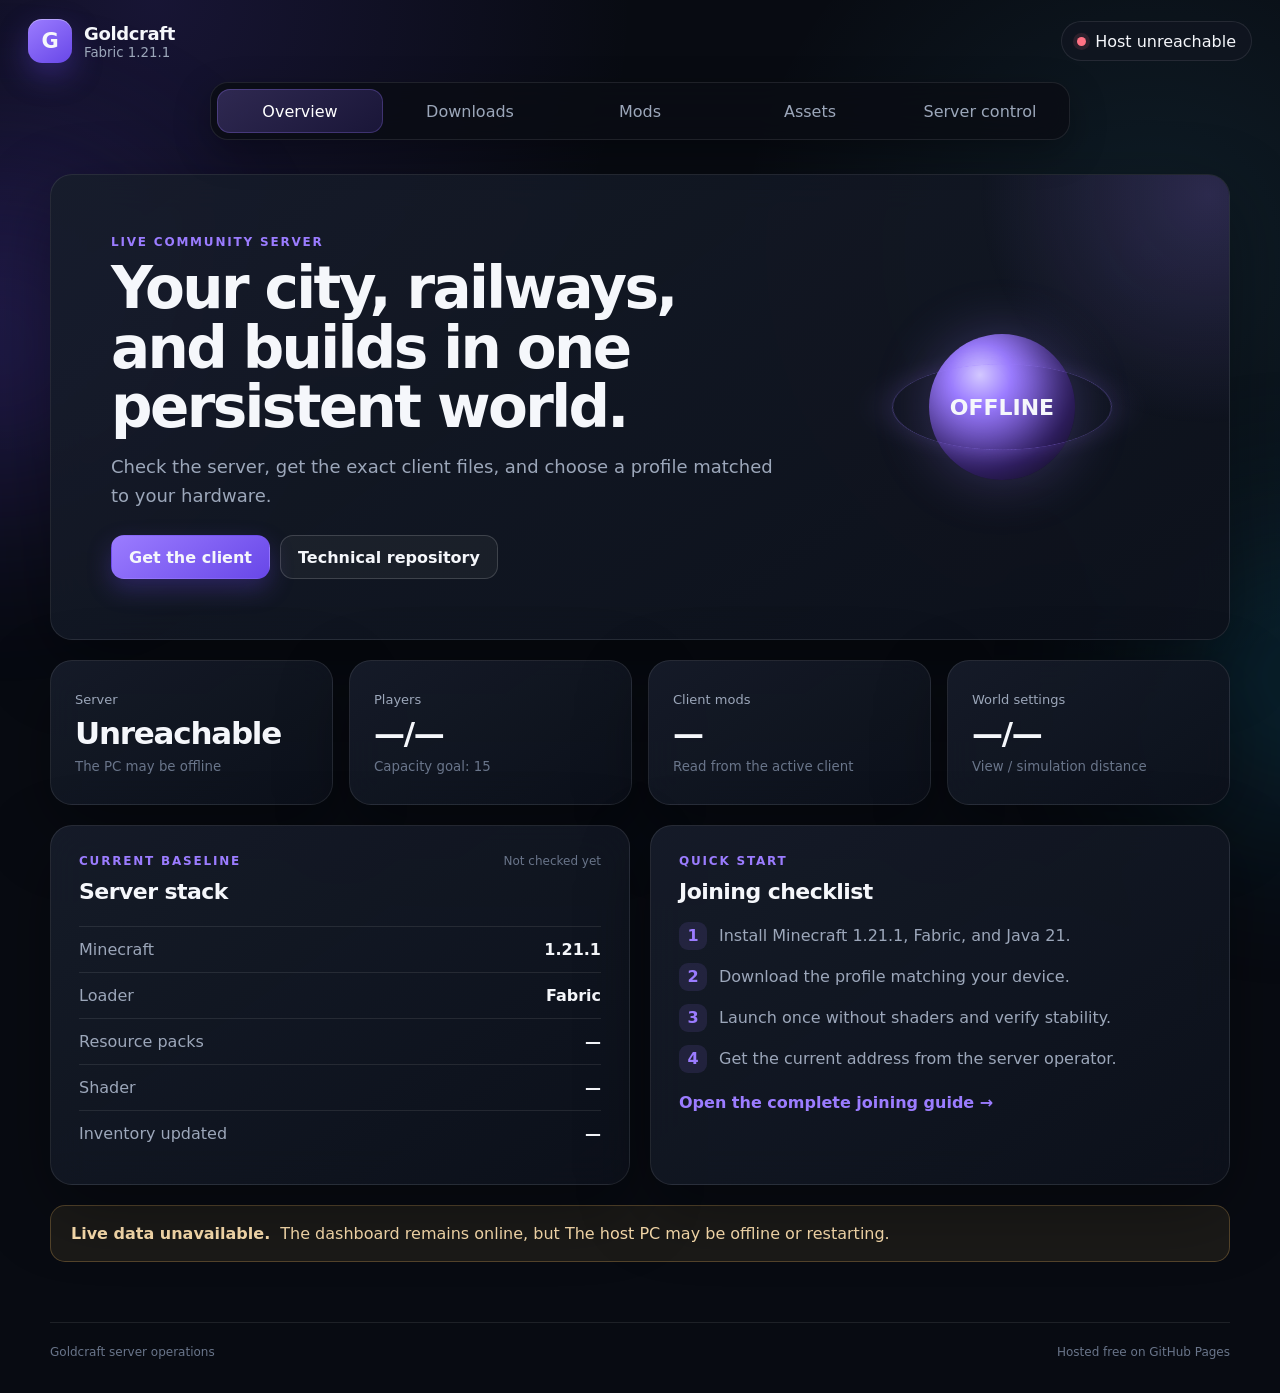
==== site/index.html @ 8b676c11 "Restore useful operations data and add independent dashboard" ====
<!doctype html>
<html lang="en">
<head>
  <meta charset="utf-8">
  <meta name="viewport" content="width=device-width,initial-scale=1,viewport-fit=cover">
  <meta name="theme-color" content="#0a0d14">
  <meta name="description" content="Goldcraft live Minecraft server status, client downloads, mod inventory, and owner controls.">
  <meta name="referrer" content="no-referrer">
  <meta http-equiv="Content-Security-Policy" content="default-src 'self'; connect-src https://goldcraft-host.tail26d0f0.ts.net; img-src 'self' data:; style-src 'self'; script-src 'self'; object-src 'none'; base-uri 'self'; form-action 'self'">
  <title>Goldcraft Server</title>
  <link rel="icon" href="./icon.svg" type="image/svg+xml">
  <link rel="manifest" href="./manifest.webmanifest">
  <link rel="stylesheet" href="./styles.css">
  <script src="./app.js" defer></script>
</head>
<body>
  <div class="ambient ambient-one"></div>
  <div class="ambient ambient-two"></div>
  <header class="topbar">
    <a class="brand" href="#overview" aria-label="Goldcraft dashboard home">
      <span class="brand-mark" aria-hidden="true">G</span>
      <span><strong>Goldcraft</strong><small>Fabric 1.21.1</small></span>
    </a>
    <button id="liveStatusButton" class="status-pill status-checking" type="button" data-tab-target="overview">
      <span class="status-dot"></span><span id="liveStatusText">Checking server</span>
    </button>
  </header>
  <nav class="nav-tabs" aria-label="Dashboard sections">
    <button class="nav-tab active" type="button" data-tab="overview">Overview</button>
    <button class="nav-tab" type="button" data-tab="downloads">Downloads</button>
    <button class="nav-tab" type="button" data-tab="mods">Mods</button>
    <button class="nav-tab" type="button" data-tab="assets">Assets</button>
    <button class="nav-tab" type="button" data-tab="admin">Server control</button>
  </nav>

  <main>
    <section id="overview" class="tab-panel active" aria-labelledby="overview-title">
      <div class="hero card">
        <div>
          <p class="eyebrow">LIVE COMMUNITY SERVER</p>
          <h1 id="overview-title">Your city, railways, and builds in one persistent world.</h1>
          <p class="hero-copy">Check the server, get the exact client files, and choose a profile matched to your hardware.</p>
          <div class="hero-actions">
            <button class="button primary" type="button" data-tab-target="downloads">Get the client</button>
            <a class="button secondary" href="https://github.com/TheGoldiestGoldy/goldcraft-server-ops" target="_blank" rel="noreferrer">Technical repository</a>
          </div>
        </div>
        <div class="server-orb" aria-hidden="true"><div class="orb-ring"></div><div class="orb-core"><span id="orbState">...</span></div></div>
      </div>

      <div class="metric-grid">
        <article class="metric card"><span class="metric-label">Server</span><strong id="metricState">Checking</strong><small id="metricUptime">Waiting for live response</small></article>
        <article class="metric card"><span class="metric-label">Players</span><strong><span id="metricPlayers">—</span>/<span id="metricMaxPlayers">—</span></strong><small>Capacity goal: <span id="metricTargetPlayers">15</span></small></article>
        <article class="metric card"><span class="metric-label">Client mods</span><strong id="metricMods">—</strong><small>Read from the active client</small></article>
        <article class="metric card"><span class="metric-label">World settings</span><strong><span id="metricView">—</span>/<span id="metricSimulation">—</span></strong><small>View / simulation distance</small></article>
      </div>

      <div class="two-column">
        <article class="card section-card">
          <div class="section-heading"><div><p class="eyebrow">CURRENT BASELINE</p><h2>Server stack</h2></div><span id="lastChecked" class="muted">Not checked yet</span></div>
          <dl class="detail-list">
            <div><dt>Minecraft</dt><dd id="detailMinecraft">1.21.1</dd></div>
            <div><dt>Loader</dt><dd id="detailLoader">Fabric</dd></div>
            <div><dt>Resource packs</dt><dd id="detailPacks">—</dd></div>
            <div><dt>Shader</dt><dd id="detailShader">—</dd></div>
            <div><dt>Inventory updated</dt><dd id="detailInventory">—</dd></div>
          </dl>
        </article>
        <article class="card section-card">
          <p class="eyebrow">QUICK START</p><h2>Joining checklist</h2>
          <ol class="check-list">
            <li><span>1</span>Install Minecraft 1.21.1, Fabric, and Java 21.</li>
            <li><span>2</span>Download the profile matching your device.</li>
            <li><span>3</span>Launch once without shaders and verify stability.</li>
            <li><span>4</span>Get the current address from the server operator.</li>
          </ol>
          <a class="text-link" href="https://github.com/TheGoldiestGoldy/goldcraft-server-ops/blob/main/docs/joining.md" target="_blank" rel="noreferrer">Open the complete joining guide →</a>
        </article>
      </div>
      <div id="connectionNotice" class="notice hidden" role="status"><strong>Live data unavailable.</strong><span>The dashboard remains online, but The host PC may be offline or restarting.</span></div>
    </section>

    <section id="downloads" class="tab-panel" aria-labelledby="downloads-title">
      <div class="page-heading"><p class="eyebrow">DAILY CLIENT BUILDS</p><h1 id="downloads-title">Choose the right package</h1><p>Profiles are rebuilt from the active installation. FPS figures are tuning targets, not guarantees.</p></div>
      <h2 class="subheading">Performance profiles</h2>
      <div id="profileGrid" class="profile-grid"><div class="card skeleton tall"></div><div class="card skeleton tall"></div><div class="card skeleton tall"></div></div>
      <h2 class="subheading">Complete and separate downloads</h2>
      <div id="downloadGrid" class="download-grid"><div class="card skeleton"></div><div class="card skeleton"></div><div class="card skeleton"></div><div class="card skeleton"></div></div>
    </section>

    <section id="mods" class="tab-panel" aria-labelledby="mods-title">
      <div class="page-heading split-heading">
        <div><p class="eyebrow">LIVE CLIENT INVENTORY</p><h1 id="mods-title"><span id="modsTitleCount">—</span> detected mods</h1><p>Names and versions are read from Fabric metadata in the active PollyMC instance.</p></div>
        <label class="search-box"><span class="sr-only">Search mods</span><input id="modSearch" type="search" placeholder="Search name, ID, version…" autocomplete="off"></label>
      </div>
      <div id="modResultsInfo" class="results-info">Waiting for inventory…</div>
      <div id="modList" class="mod-list"></div>
    </section>

    <section id="assets" class="tab-panel" aria-labelledby="assets-title">
      <div class="page-heading"><p class="eyebrow">VISUAL ASSETS</p><h1 id="assets-title">Resource packs and shaders</h1><p>Active items are marked. Download archives are available in the Downloads tab.</p></div>
      <div class="two-column assets-layout">
        <article class="card section-card"><div class="section-heading"><h2>Resource packs</h2><span id="packCountBadge" class="count-badge">—</span></div><div id="resourcePackList" class="asset-list"></div></article>
        <article class="card section-card"><div class="section-heading"><h2>Shader packs</h2><span id="shaderCountBadge" class="count-badge">—</span></div><div id="shaderPackList" class="asset-list"></div></article>
      </div>
    </section>

    <section id="admin" class="tab-panel" aria-labelledby="admin-title">
      <div class="page-heading"><p class="eyebrow">OWNER ONLY</p><h1 id="admin-title">Server control</h1><p>The admin token stays in this browser's local storage and is never committed to GitHub.</p></div>
      <div id="adminLocked" class="card admin-card">
        <div class="lock-icon" aria-hidden="true">◆</div><h2>Unlock controls</h2><p>Paste the controller token from the host PC. You only need to do this once per browser.</p>
        <form id="adminForm" class="admin-form">
          <label><span>Controller token</span><input id="adminToken" type="password" autocomplete="current-password" spellcheck="false" required></label>
          <button class="button primary" type="submit">Verify and save</button>
        </form>
        <p id="adminAuthMessage" class="form-message" role="status"></p>
      </div>
      <div id="adminUnlocked" class="hidden">
        <div class="metric-grid admin-metrics">
          <article class="metric card"><span class="metric-label">Actual process</span><strong id="adminState">—</strong><small id="adminPid">PID unavailable</small></article>
          <article class="metric card"><span class="metric-label">Uptime</span><strong id="adminUptime">—</strong><small>Read from the Fabric JVM</small></article>
        </div>
        <article class="card control-card">
          <div><p class="eyebrow">POWER CONTROLS</p><h2>Fabric server</h2><p id="controlMessage">Refresh status before changing server state.</p></div>
          <div class="control-actions">
            <button id="startButton" class="button success" type="button">Start server</button>
            <button id="stopButton" class="button danger" type="button">Graceful stop</button>
            <button id="refreshAdminButton" class="button secondary" type="button">Refresh</button>
          </div>
        </article>
        <div class="admin-footer"><button id="forgetTokenButton" class="text-button" type="button">Forget this browser's token</button><span>Stop sends Minecraft's normal stop command when possible, otherwise graceful SIGTERM.</span></div>
      </div>
    </section>
  </main>

  <footer><span>Goldcraft server operations</span><span>Hosted free on GitHub Pages</span></footer>
  <div id="toast" class="toast hidden" role="status"></div>
</body>
</html>
---- site/styles.css ----
:root {
  color-scheme: dark;
  --bg: #080b12;
  --surface: rgba(17, 22, 33, .84);
  --surface-strong: #141a27;
  --surface-soft: rgba(25, 32, 47, .62);
  --border: rgba(255,255,255,.09);
  --border-bright: rgba(255,255,255,.16);
  --text: #f5f7fb;
  --muted: #9ca7ba;
  --faint: #69758a;
  --purple: #9b7cff;
  --purple-deep: #6847e8;
  --cyan: #55d8ff;
  --green: #4ee0a0;
  --amber: #ffc466;
  --red: #ff7284;
  --shadow: 0 24px 70px rgba(0,0,0,.34);
  --radius: 22px;
  font-family: Inter, ui-sans-serif, system-ui, -apple-system, BlinkMacSystemFont, "Segoe UI", sans-serif;
}
* { box-sizing: border-box; }
html { scroll-behavior: smooth; }
body {
  margin: 0;
  min-height: 100vh;
  color: var(--text);
  background:
    radial-gradient(circle at 12% 0%, rgba(104,71,232,.16), transparent 30rem),
    radial-gradient(circle at 90% 18%, rgba(85,216,255,.09), transparent 26rem),
    var(--bg);
  overflow-x: hidden;
}
button, input { font: inherit; }
button, a { -webkit-tap-highlight-color: transparent; }
button { color: inherit; }
a { color: inherit; }
.ambient {
  position: fixed;
  pointer-events: none;
  filter: blur(90px);
  opacity: .22;
  border-radius: 999px;
  z-index: -1;
}
.ambient-one { width: 360px; height: 360px; background: var(--purple-deep); top: 18%; left: -180px; }
.ambient-two { width: 300px; height: 300px; background: #137e9d; right: -170px; bottom: 8%; }

.topbar {
  max-width: 1280px;
  margin: 0 auto;
  min-height: 82px;
  padding: 16px 28px;
  display: flex;
  align-items: center;
  justify-content: space-between;
}
.brand {
  display: inline-flex;
  gap: 12px;
  align-items: center;
  text-decoration: none;
}
.brand-mark {
  width: 44px;
  height: 44px;
  display: grid;
  place-items: center;
  border-radius: 14px;
  font-size: 21px;
  font-weight: 900;
  background: linear-gradient(145deg, var(--purple), var(--purple-deep));
  box-shadow: 0 12px 30px rgba(104,71,232,.35), inset 0 1px rgba(255,255,255,.35);
}
.brand strong { display: block; font-size: 18px; letter-spacing: -.02em; }
.brand small { color: var(--muted); display: block; margin-top: 1px; }

.status-pill {
  display: inline-flex;
  align-items: center;
  gap: 9px;
  min-height: 40px;
  padding: 0 15px;
  border: 1px solid var(--border);
  border-radius: 999px;
  background: rgba(17,22,33,.8);
  cursor: pointer;
  transition: .2s ease;
}
.status-pill:hover { border-color: var(--border-bright); transform: translateY(-1px); }
.status-dot { width: 9px; height: 9px; border-radius: 50%; background: var(--faint); box-shadow: 0 0 0 4px rgba(105,117,138,.12); }
.status-running .status-dot { background: var(--green); box-shadow: 0 0 0 4px rgba(78,224,160,.14), 0 0 18px rgba(78,224,160,.5); }
.status-stopped .status-dot { background: var(--red); box-shadow: 0 0 0 4px rgba(255,114,132,.12); }
.status-stopping .status-dot, .status-checking .status-dot { background: var(--amber); animation: pulse 1.4s infinite; }
@keyframes pulse { 50% { opacity: .35; transform: scale(.78); } }

.nav-tabs {
  position: sticky;
  top: 0;
  z-index: 20;
  max-width: 860px;
  margin: 0 auto 34px;
  padding: 6px;
  display: grid;
  grid-template-columns: repeat(5, 1fr);
  gap: 4px;
  border: 1px solid var(--border);
  border-radius: 18px;
  background: rgba(10,13,20,.82);
  box-shadow: 0 12px 36px rgba(0,0,0,.3);
  backdrop-filter: blur(22px);
}
.nav-tab {
  min-height: 44px;
  padding: 8px 12px;
  border: 0;
  border-radius: 13px;
  background: transparent;
  color: var(--muted);
  cursor: pointer;
  transition: .2s ease;
}
.nav-tab:hover { color: var(--text); background: rgba(255,255,255,.04); }
.nav-tab.active {
  color: white;
  background: linear-gradient(145deg, rgba(155,124,255,.25), rgba(104,71,232,.16));
  box-shadow: inset 0 0 0 1px rgba(155,124,255,.28);
}

main { width: min(1180px, calc(100% - 36px)); margin: 0 auto; min-height: calc(100vh - 220px); }
.tab-panel { display: none; animation: fadeIn .25s ease; }
.tab-panel.active { display: block; }
@keyframes fadeIn { from { opacity: 0; transform: translateY(5px); } }

.card {
  border: 1px solid var(--border);
  border-radius: var(--radius);
  background: linear-gradient(145deg, rgba(23,29,43,.9), rgba(13,17,27,.88));
  box-shadow: var(--shadow);
  backdrop-filter: blur(18px);
}
.hero {
  position: relative;
  overflow: hidden;
  min-height: 340px;
  padding: clamp(30px, 5vw, 60px);
  display: grid;
  grid-template-columns: minmax(0, 1.35fr) minmax(240px, .65fr);
  align-items: center;
  gap: 30px;
}
.hero::after {
  content: "";
  position: absolute;
  width: 500px;
  height: 500px;
  border-radius: 50%;
  right: -230px;
  top: -230px;
  background: radial-gradient(circle, rgba(155,124,255,.2), transparent 65%);
}
.eyebrow {
  margin: 0 0 10px;
  color: var(--purple);
  font-size: 12px;
  line-height: 1.2;
  letter-spacing: .15em;
  font-weight: 800;
}
h1, h2, p { margin-top: 0; }
h1 { margin-bottom: 16px; font-size: clamp(32px, 5vw, 58px); line-height: 1.02; letter-spacing: -.045em; }
h2 { margin-bottom: 14px; font-size: 22px; letter-spacing: -.025em; }
.hero-copy { max-width: 680px; margin-bottom: 25px; color: var(--muted); font-size: 18px; line-height: 1.6; }
.hero-actions, .control-actions { display: flex; flex-wrap: wrap; gap: 10px; }
.button {
  min-height: 44px;
  padding: 0 17px;
  display: inline-flex;
  align-items: center;
  justify-content: center;
  gap: 8px;
  border: 1px solid transparent;
  border-radius: 13px;
  text-decoration: none;
  font-weight: 750;
  cursor: pointer;
  transition: .2s ease;
}
.button:hover { transform: translateY(-1px); filter: brightness(1.08); }
.button:disabled { cursor: not-allowed; opacity: .42; transform: none; filter: none; }
.primary { background: linear-gradient(145deg, var(--purple), var(--purple-deep)); box-shadow: 0 10px 24px rgba(104,71,232,.3); }
.secondary { border-color: var(--border-bright); background: rgba(255,255,255,.045); }
.success { color: #062418; background: var(--green); }
.danger { color: #310610; background: var(--red); }

.server-orb { position: relative; min-height: 240px; display: grid; place-items: center; }
.orb-core {
  width: 146px;
  height: 146px;
  display: grid;
  place-items: center;
  border-radius: 50%;
  background: radial-gradient(circle at 35% 28%, #d3c8ff, var(--purple) 22%, #3e287e 68%, #18122c);
  box-shadow: inset -18px -18px 40px rgba(0,0,0,.36), 0 0 55px rgba(155,124,255,.28);
  font-size: 22px;
  font-weight: 900;
  text-transform: uppercase;
}
.orb-ring {
  position: absolute;
  width: 220px;
  height: 220px;
  border-radius: 50%;
  border: 1px solid rgba(155,124,255,.35);
  transform: rotateX(67deg) rotateZ(-18deg);
  box-shadow: 0 0 40px rgba(155,124,255,.18);
}

.metric-grid { margin: 20px 0; display: grid; grid-template-columns: repeat(4, 1fr); gap: 16px; }
.metric { min-height: 145px; padding: 24px; display: flex; flex-direction: column; justify-content: center; }
.metric-label { margin-bottom: 10px; color: var(--muted); font-size: 13px; }
.metric strong { font-size: 31px; line-height: 1.05; letter-spacing: -.04em; text-transform: capitalize; }
.metric small { margin-top: 9px; color: var(--faint); }

.two-column { margin: 20px 0; display: grid; grid-template-columns: repeat(2, minmax(0,1fr)); gap: 20px; }
.section-card { padding: 28px; }
.section-heading { display: flex; align-items: flex-start; justify-content: space-between; gap: 16px; }
.muted { color: var(--faint); font-size: 12px; }
.detail-list { margin: 8px 0 0; }
.detail-list div { padding: 13px 0; display: flex; justify-content: space-between; gap: 20px; border-top: 1px solid var(--border); }
.detail-list dt { color: var(--muted); }
.detail-list dd { margin: 0; text-align: right; font-weight: 700; }
.check-list { margin: 18px 0 20px; padding: 0; display: grid; gap: 13px; list-style: none; }
.check-list li { display: flex; align-items: center; gap: 12px; color: var(--muted); line-height: 1.45; }
.check-list span { flex: 0 0 28px; height: 28px; display: grid; place-items: center; border-radius: 9px; color: var(--purple); background: rgba(155,124,255,.12); font-weight: 800; }
.text-link { color: var(--purple); text-decoration: none; font-weight: 700; }
.text-link:hover { text-decoration: underline; }
.notice { margin: 20px 0; padding: 18px 20px; display: flex; gap: 10px; border: 1px solid rgba(255,196,102,.25); border-radius: 15px; background: rgba(255,196,102,.08); color: #ffe2b1; }

.page-heading { margin: 10px 0 34px; max-width: 820px; }
.page-heading h1 { font-size: clamp(34px, 5vw, 54px); }
.page-heading > p:last-child { color: var(--muted); font-size: 17px; line-height: 1.6; }
.split-heading { max-width: none; display: flex; align-items: flex-end; justify-content: space-between; gap: 30px; }
.subheading { margin: 34px 0 16px; }
.profile-grid { display: grid; grid-template-columns: repeat(3, 1fr); gap: 18px; }
.profile-card { padding: 25px; display: flex; flex-direction: column; }
.profile-card.featured { border-color: rgba(155,124,255,.36); background: linear-gradient(145deg, rgba(64,46,112,.72), rgba(17,22,33,.9)); }
.profile-tag { width: max-content; margin-bottom: 15px; padding: 5px 9px; border-radius: 8px; color: var(--purple); background: rgba(155,124,255,.12); font-size: 11px; font-weight: 850; letter-spacing: .08em; }
.profile-card p { color: var(--muted); line-height: 1.55; }
.spec-pills { display: flex; flex-wrap: wrap; gap: 7px; margin: 4px 0 18px; }
.spec-pill { padding: 6px 9px; border: 1px solid var(--border); border-radius: 9px; color: #c5cede; background: rgba(255,255,255,.025); font-size: 12px; }
.profile-card .button { margin-top: auto; }
.profile-notes { margin: 16px 0 22px; padding-left: 18px; color: var(--faint); font-size: 13px; line-height: 1.5; }

.download-grid { display: grid; grid-template-columns: repeat(2, 1fr); gap: 16px; padding-bottom: 20px; }
.download-card { padding: 22px; display: flex; align-items: center; justify-content: space-between; gap: 20px; }
.download-card h3 { margin: 0 0 6px; }
.download-meta { color: var(--muted); font-size: 13px; }
.hash { margin-top: 8px; max-width: 42ch; overflow: hidden; text-overflow: ellipsis; color: var(--faint); font-family: ui-monospace, monospace; font-size: 11px; }

.search-box input {
  width: min(340px, 75vw);
  height: 46px;
  padding: 0 16px;
  border: 1px solid var(--border);
  border-radius: 14px;
  outline: none;
  color: var(--text);
  background: rgba(17,22,33,.78);
}
.search-box input:focus { border-color: rgba(155,124,255,.55); box-shadow: 0 0 0 4px rgba(155,124,255,.1); }
.results-info { margin-bottom: 12px; color: var(--muted); }
.mod-list { display: grid; gap: 8px; padding-bottom: 30px; }
.mod-row {
  padding: 14px 17px;
  display: grid;
  grid-template-columns: minmax(220px, 1fr) minmax(140px, .6fr) minmax(100px, .35fr);
  align-items: center;
  gap: 18px;
  border: 1px solid var(--border);
  border-radius: 14px;
  background: rgba(17,22,33,.62);
}
.mod-name { overflow: hidden; text-overflow: ellipsis; white-space: nowrap; font-weight: 700; }
.mod-id, .mod-version { overflow: hidden; text-overflow: ellipsis; color: var(--muted); font-family: ui-monospace, monospace; font-size: 12px; }
.assets-layout { align-items: start; }
.count-badge { min-width: 32px; padding: 5px 9px; border-radius: 999px; color: var(--purple); background: rgba(155,124,255,.12); text-align: center; font-size: 12px; font-weight: 800; }
.asset-list { display: grid; gap: 9px; }
.asset-item { padding: 13px 14px; border: 1px solid var(--border); border-radius: 13px; background: rgba(255,255,255,.02); }
.asset-title { display: flex; justify-content: space-between; gap: 12px; font-weight: 700; }
.asset-item small { display: block; margin-top: 6px; color: var(--faint); line-height: 1.4; }
.active-badge { color: var(--green); font-size: 11px; }
.inactive-badge { color: var(--faint); font-size: 11px; }

.admin-card { max-width: 560px; margin: 0 auto; padding: 36px; text-align: center; }
.lock-icon { width: 58px; height: 58px; margin: 0 auto 18px; display: grid; place-items: center; border-radius: 18px; color: var(--purple); background: rgba(155,124,255,.12); font-size: 22px; }
.admin-card p { color: var(--muted); line-height: 1.55; }
.admin-form { display: grid; gap: 14px; margin-top: 24px; text-align: left; }
.admin-form label span { display: block; margin-bottom: 7px; color: var(--muted); font-size: 13px; }
.admin-form input { width: 100%; height: 46px; padding: 0 14px; border: 1px solid var(--border); border-radius: 13px; outline: none; color: var(--text); background: #0d111b; }
.form-message { min-height: 20px; margin: 14px 0 0; color: var(--red) !important; }
.admin-metrics { grid-template-columns: repeat(2, minmax(0,1fr)); }
.control-card { padding: 28px; display: flex; align-items: center; justify-content: space-between; gap: 24px; }
.control-card p:last-child { margin-bottom: 0; color: var(--muted); }
.admin-footer { margin: 18px 4px; display: flex; justify-content: space-between; gap: 20px; color: var(--faint); font-size: 12px; }
.text-button { padding: 0; border: 0; color: var(--purple); background: transparent; cursor: pointer; }

.skeleton { min-height: 130px; background: linear-gradient(90deg, rgba(255,255,255,.025), rgba(255,255,255,.065), rgba(255,255,255,.025)); background-size: 200% 100%; animation: shimmer 1.4s infinite; }
.skeleton.tall { min-height: 360px; }
@keyframes shimmer { to { background-position: -200% 0; } }

footer {
  width: min(1180px, calc(100% - 36px));
  margin: 60px auto 0;
  padding: 22px 0 34px;
  display: flex;
  justify-content: space-between;
  gap: 20px;
  border-top: 1px solid var(--border);
  color: var(--faint);
  font-size: 12px;
}
.toast { position: fixed; right: 22px; bottom: 22px; z-index: 100; max-width: min(380px, calc(100vw - 44px)); padding: 14px 17px; border: 1px solid var(--border-bright); border-radius: 13px; background: #171d2a; box-shadow: var(--shadow); }
.hidden { display: none !important; }
.sr-only { position: absolute; width: 1px; height: 1px; overflow: hidden; clip: rect(0,0,0,0); white-space: nowrap; }

@media (max-width: 900px) {
  .metric-grid { grid-template-columns: repeat(2, 1fr); }
  .profile-grid { grid-template-columns: 1fr; }
  .profile-card { min-height: 0; }
  .hero { grid-template-columns: 1fr; }
  .server-orb { display: none; }
}
@media (max-width: 720px) {
  .topbar { padding: 13px 16px; }
  .status-pill { padding: 0 11px; }
  .nav-tabs {
    position: sticky;
    top: 0;
    max-width: none;
    margin: 0 10px 24px;
    overflow-x: auto;
    display: flex;
    justify-content: flex-start;
  }
  .nav-tab { flex: 0 0 auto; padding: 8px 14px; }
  main { width: min(100% - 24px, 1180px); }
  .hero { min-height: 0; padding: 28px 23px; }
  .hero h1 { font-size: 36px; }
  .two-column, .download-grid { grid-template-columns: 1fr; }
  .split-heading { align-items: stretch; flex-direction: column; }
  .search-box input { width: 100%; }
  .mod-row { grid-template-columns: 1fr auto; gap: 7px 12px; }
  .mod-id { grid-column: 1 / -1; }
  .control-card, .admin-footer { align-items: stretch; flex-direction: column; }
  .control-actions .button { flex: 1; }
}
@media (max-width: 460px) {
  .brand small { display: none; }
  .metric-grid { grid-template-columns: 1fr 1fr; gap: 10px; }
  .metric { min-height: 122px; padding: 17px; }
  .metric strong { font-size: 25px; }
  .section-card { padding: 21px; }
  .download-card { align-items: stretch; flex-direction: column; }
  .download-card .button { width: 100%; }
  footer { flex-direction: column; }
}
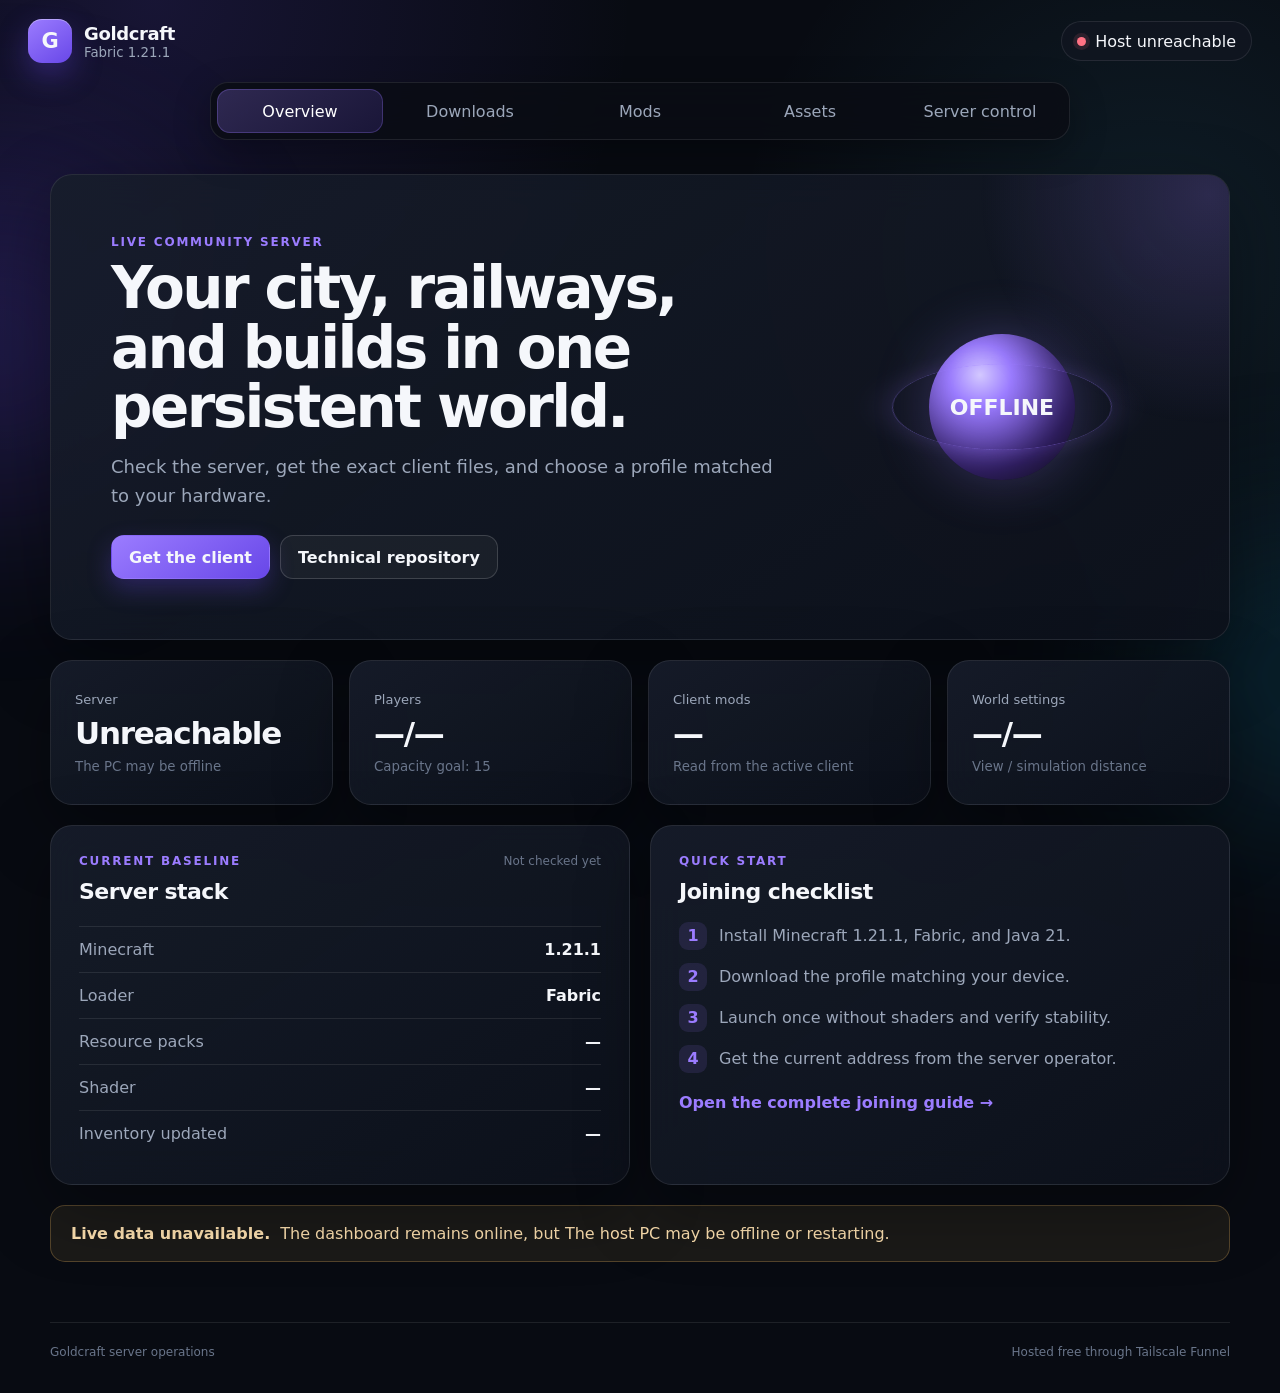
==== commit f5a5fb26: "Serve dashboard on free independent host" ====
--- a/site/index.html
+++ b/site/index.html
@@ -133,7 +133,7 @@
     </section>
   </main>
 
-  <footer><span>Goldcraft server operations</span><span>Hosted free on GitHub Pages</span></footer>
+  <footer><span>Goldcraft server operations</span><span>Hosted free through Tailscale Funnel</span></footer>
   <div id="toast" class="toast hidden" role="status"></div>
 </body>
 </html>
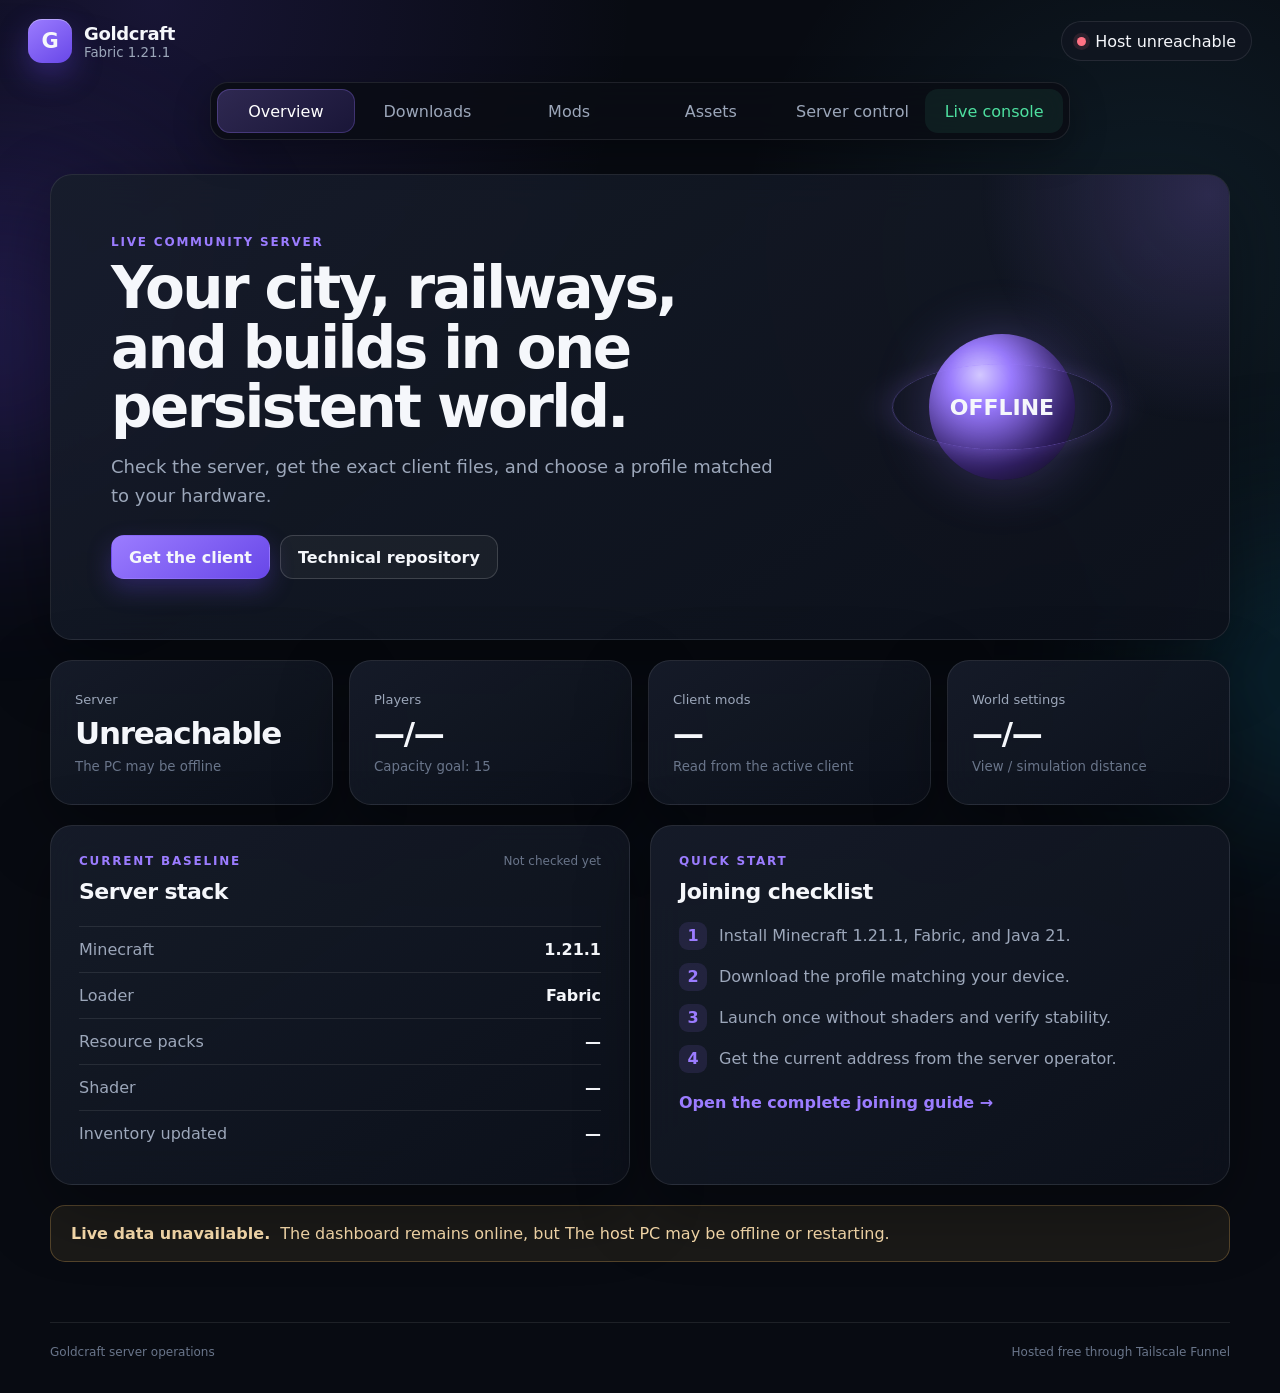
==== commit 096b5a28: "Add owner console and harden same-origin dashboard" ====
--- a/site/index.html
+++ b/site/index.html
@@ -6,7 +6,7 @@
   <meta name="theme-color" content="#0a0d14">
   <meta name="description" content="Goldcraft live Minecraft server status, client downloads, mod inventory, and owner controls.">
   <meta name="referrer" content="no-referrer">
-  <meta http-equiv="Content-Security-Policy" content="default-src 'self'; connect-src https://goldcraft-host.tail26d0f0.ts.net; img-src 'self' data:; style-src 'self'; script-src 'self'; object-src 'none'; base-uri 'self'; form-action 'self'">
+  <meta http-equiv="Content-Security-Policy" content="default-src 'self'; connect-src 'self'; img-src 'self' data:; style-src 'self'; script-src 'self'; object-src 'none'; base-uri 'self'; form-action 'self'">
   <title>Goldcraft Server</title>
   <link rel="icon" href="./icon.svg" type="image/svg+xml">
   <link rel="manifest" href="./manifest.webmanifest">
@@ -31,6 +31,7 @@
     <button class="nav-tab" type="button" data-tab="mods">Mods</button>
     <button class="nav-tab" type="button" data-tab="assets">Assets</button>
     <button class="nav-tab" type="button" data-tab="admin">Server control</button>
+    <button id="consoleOpenButton" class="nav-tab console-nav-button" type="button" aria-haspopup="dialog">Live console</button>
   </nav>
 
   <main>
@@ -133,7 +134,14 @@
     </section>
   </main>
 
+  <section id="consolePanel" class="console-panel hidden" role="dialog" aria-modal="true" aria-labelledby="consoleTitle">
+    <div class="console-window card">
+      <header class="console-header"><div><p class="eyebrow">OWNER ONLY · LIVE SERVER OUTPUT</p><h2 id="consoleTitle">Minecraft console</h2><p id="consoleStatus" class="console-status">Waiting for authorization</p></div><button id="closeConsoleButton" class="button secondary" type="button" aria-label="Close console">Close · Esc</button></header>
+      <pre id="consoleOutput" class="console-output" aria-live="off">Unlock server control on the Admin tab to view the protected log.</pre>
+      <footer class="console-footer"><span id="consoleUpdated">Log refreshes every 2 seconds while open</span><div class="control-actions"><button id="refreshConsoleButton" class="button secondary" type="button">Refresh log</button><button id="consoleStopButton" class="button danger" type="button">Graceful stop server</button></div></footer>
+    </div>
+  </section>
   <footer><span>Goldcraft server operations</span><span>Hosted free through Tailscale Funnel</span></footer>
   <div id="toast" class="toast hidden" role="status"></div>
 </body>
-</html>
+</html>
--- a/site/styles.css
+++ b/site/styles.css
@@ -365,3 +365,20 @@
   .download-card .button { width: 100%; }
   footer { flex-direction: column; }
 }
+
+
+/* Protected live console, opened with Ctrl+Shift+B. */
+.console-panel { position: fixed; inset: 0; z-index: 200; padding: clamp(10px, 3vw, 32px); display: grid; place-items: center; background: rgba(3, 5, 10, .86); backdrop-filter: blur(12px); }
+.console-panel.hidden { display: none !important; }
+.console-window { width: min(1200px, 100%); height: min(820px, 100%); padding: clamp(16px, 2.5vw, 28px); display: flex; flex-direction: column; gap: 16px; }
+.console-header, .console-footer { display: flex; align-items: center; justify-content: space-between; gap: 16px; }
+.console-header h2 { margin-bottom: 5px; }
+.console-header p:last-child, .console-status { margin-bottom: 0; color: var(--muted); font-size: 13px; }
+.console-output { flex: 1; min-height: 180px; margin: 0; padding: 16px; overflow: auto; border: 1px solid var(--border-bright); border-radius: 13px; color: #c8f7dc; background: #05080d; font: 12px/1.55 ui-monospace, SFMono-Regular, Consolas, monospace; white-space: pre-wrap; overflow-wrap: anywhere; }
+.console-footer { color: var(--faint); font-size: 12px; }
+@media (max-width: 680px) { .console-header, .console-footer { align-items: stretch; flex-direction: column; } .console-footer .control-actions { width: 100%; } .console-footer .button { flex: 1; } }
+
+/* Dedicated console launcher; Ctrl+Shift+B is reserved by Chromium for the bookmarks bar. */
+.nav-tabs { grid-template-columns: repeat(6, minmax(0, 1fr)); }
+.console-nav-button { color: var(--green); background: rgba(78,224,160,.08); }
+.console-nav-button:hover { color: white; background: rgba(78,224,160,.16); }
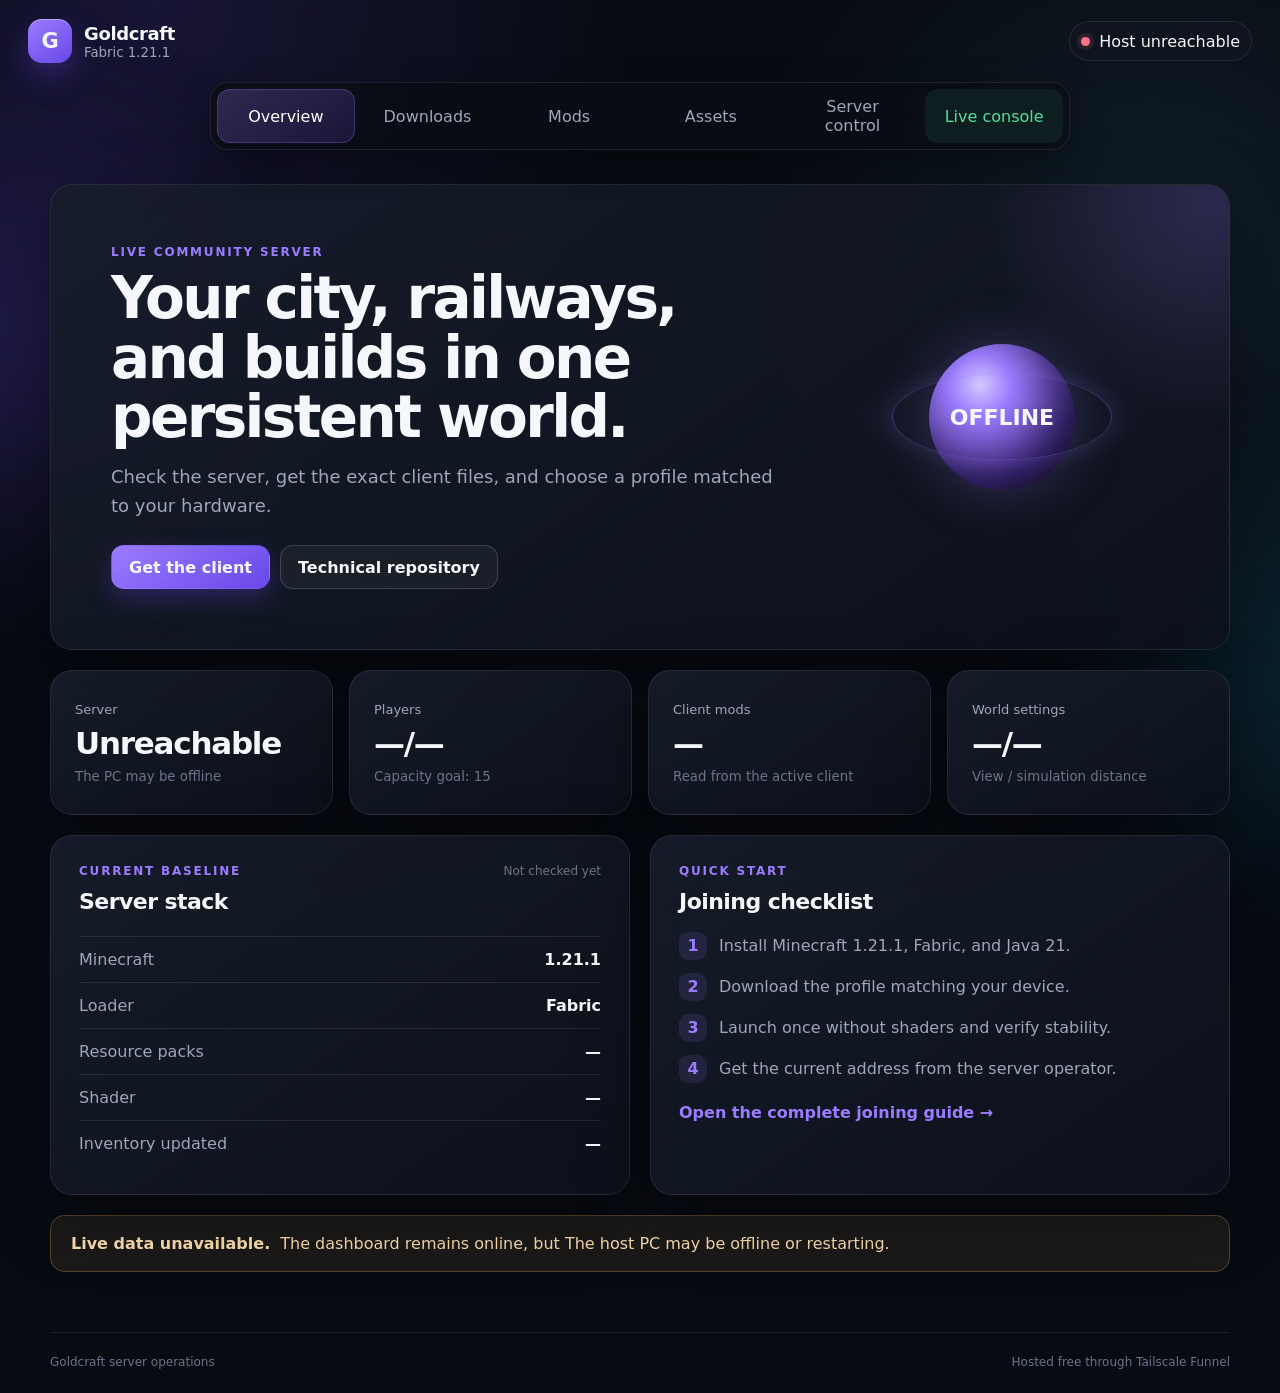
==== commit 405c3180: "Document owner-console keyboard shortcut" ====
--- a/site/index.html
+++ b/site/index.html
@@ -31,7 +31,7 @@
     <button class="nav-tab" type="button" data-tab="mods">Mods</button>
     <button class="nav-tab" type="button" data-tab="assets">Assets</button>
     <button class="nav-tab" type="button" data-tab="admin">Server control</button>
-    <button id="consoleOpenButton" class="nav-tab console-nav-button" type="button" aria-haspopup="dialog">Live console</button>
+    <button id="consoleOpenButton" class="nav-tab console-nav-button" type="button" aria-haspopup="dialog" aria-keyshortcuts="Control+Alt+B" title="Open live console (Ctrl+Alt+B)">Live console</button>
   </nav>
 
   <main>
